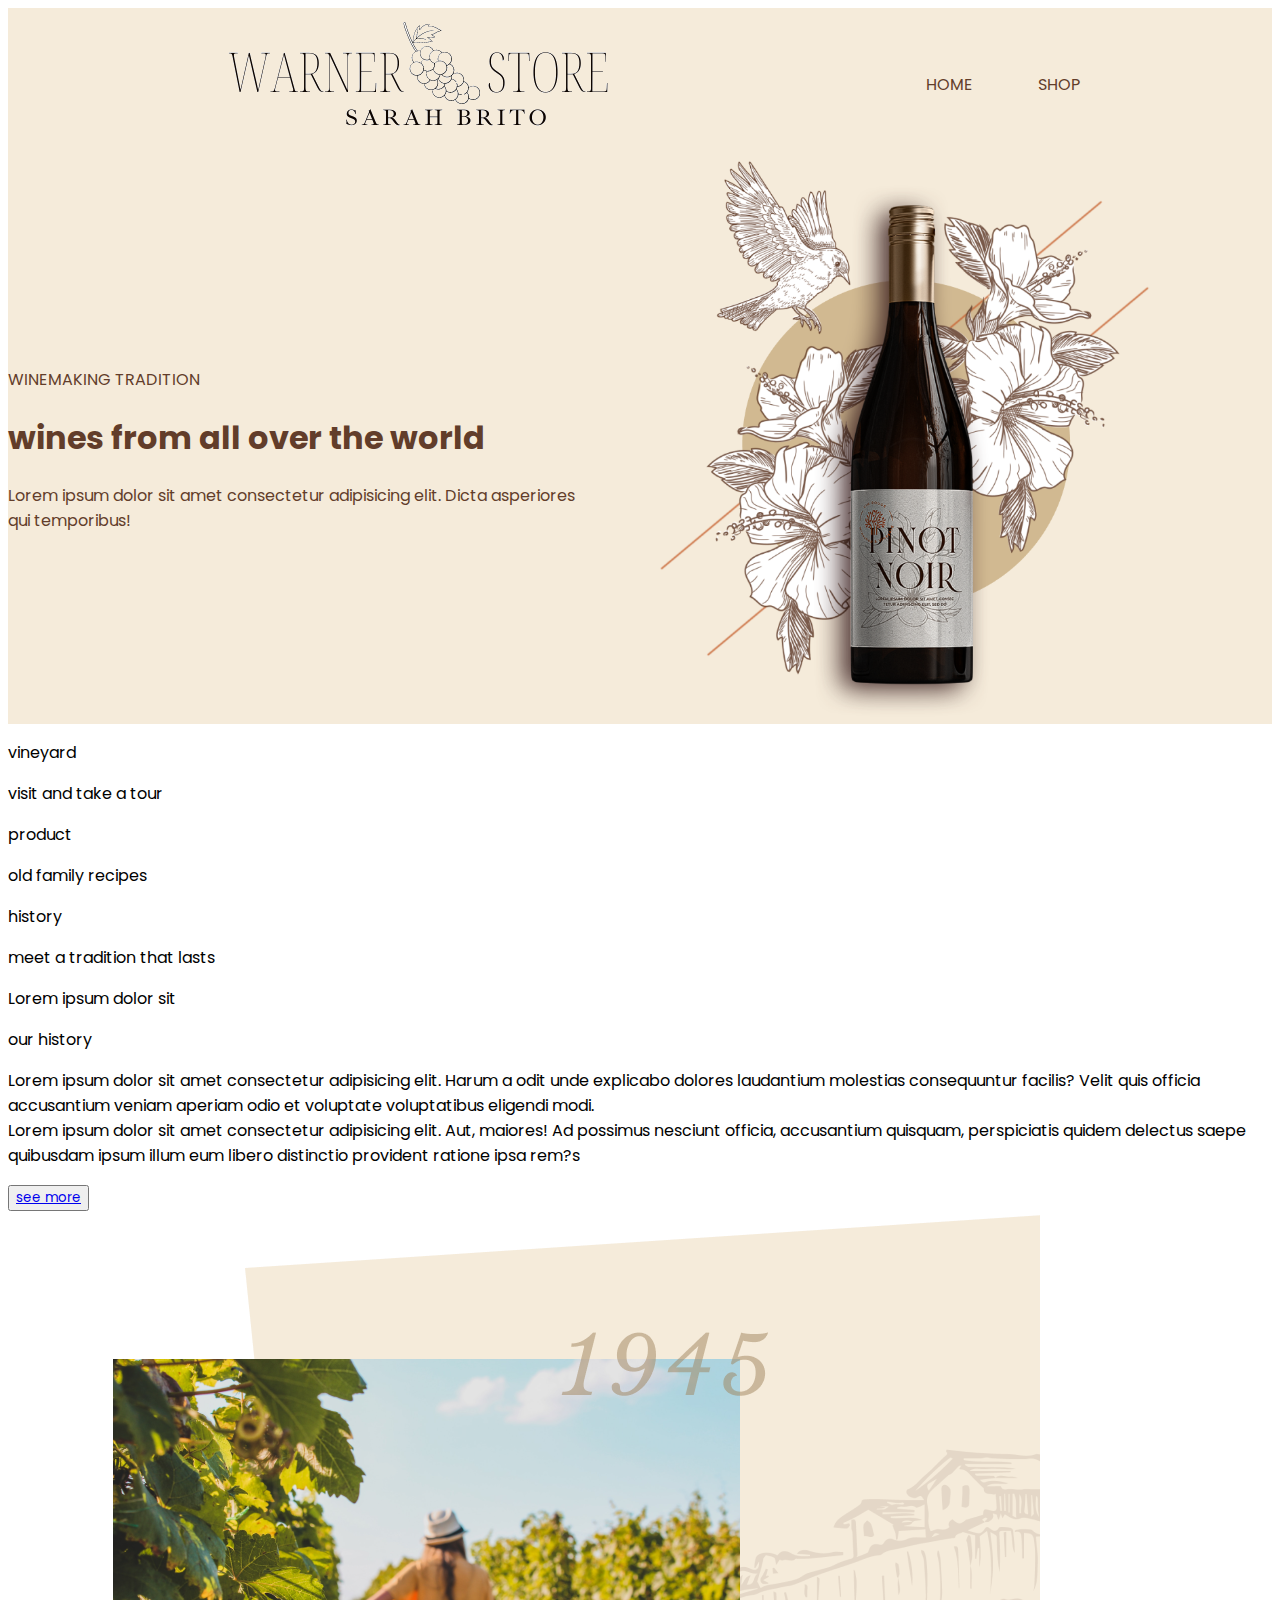
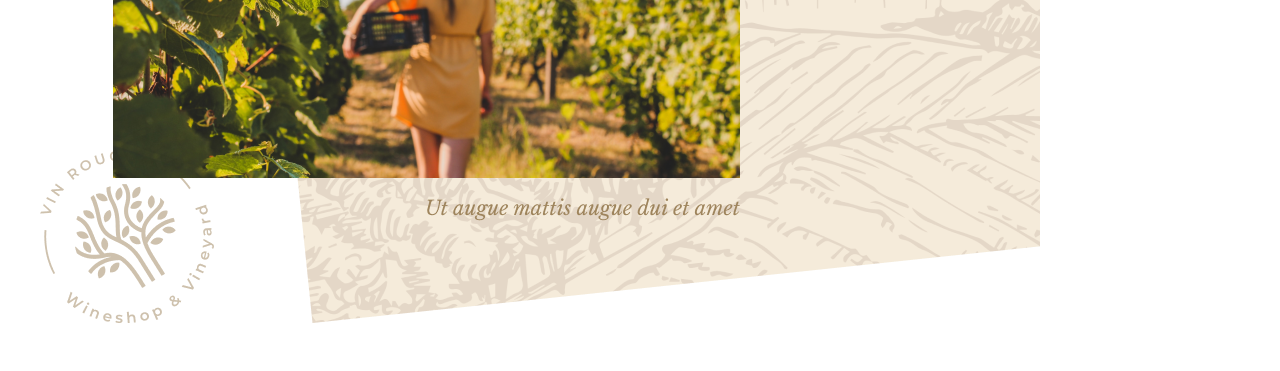
==== index.html @ 51aacdd9 "commit inicial" ====
<!DOCTYPE html>
<html lang="en">


<head>
  <meta charset="UTF-8" />
  <meta name="viewport" content="width=device-width, initial-scale=1.0" />
  <title>Wine</title>
  <link rel="stylesheet" href="main.css">
  <link rel="preconnect" href="https://fonts.googleapis.com">
<link rel="preconnect" href="https://fonts.gstatic.com" crossorigin>
<link href="https://fonts.googleapis.com/css2?family=Poppins:ital,wght@0,100;0,200;0,300;0,400;0,500;0,600;0,700;0,800;0,900;1,100;1,200;1,300;1,400;1,500;1,600;1,700;1,800;1,900&family=Roboto+Mono:ital,wght@0,100..700;1,100..700&display=swap" rel="stylesheet">
</head>

<body>
  <header class="menu"> 
    <nav>
      <div class="logo">
        <img src="imagens/logo.png" alt="logo" />
      </div>
      <div class="link">
        <ul>
          <li class="mark"><a href="#">HOME</a></li>
          <li class="mark"><a href="#">SHOP</a></li>
        </ul>
      </div>
    </nav>
    <div class="top">
      <div>
        <p>WINEMAKING TRADITION</p>
        <h1>wines from all over the world</h1>
        <span>Lorem ipsum dolor sit amet consectetur adipisicing elit. Dicta asperiores qui temporibus!</span>
      </div>
      <div>
        <img src="imagens/Artwork.png" alt="garrafa de vinho" class="figura">
      </div>
    </div>
  </header>
  <div>
    <div>
      <p>vineyard</p>
      <p>visit and take a tour</p>
    </div>
    <div>
      <p>product</p>
      <p>old family recipes</p>
    </div>
    <div>
      <p>history</p>
      <p>meet a tradition that lasts</p>
    </div>
  </div>
  <!-- see more -->
  <section>
    <div>
      <p>Lorem ipsum dolor sit</p>
      <p>our history</p>
      <p>Lorem ipsum dolor sit amet consectetur adipisicing elit. Harum a odit unde explicabo dolores laudantium molestias consequuntur facilis? Velit quis officia accusantium veniam aperiam odio et voluptate voluptatibus eligendi modi.
        <br>
        Lorem ipsum dolor sit amet consectetur adipisicing elit. Aut, maiores! Ad possimus nesciunt officia, accusantium quisquam, perspiciatis quidem delectus saepe quibusdam ipsum illum eum libero distinctio provident ratione ipsa rem?s
      </p>
      <button><a href="#">see more</a></button>
    </div>
    <div><img src="imagens/vineyard.png" alt="vineyard"></div>
  </section>
</body>

</html>
---- main.css ----
*{
    font-family: "Poppins", sans-serif;
}

.menu{
    background-color: #f5ebda;
    color: #623d2a;
}
nav{
    display: flex;
    width: 100%;
    align-items: center;
    justify-content: space-evenly;
}
.link ul{
    display: flex;
    gap: 65px;
}
.mark{
    list-style-type: none;
}
.mark a{
    text-decoration: none;
    color: #623d2a;
}
.top{
    display: flex;
    width: 100%;
    gap: 65px;
    align-items: center;
}
.figura{
    width: 80%;
}
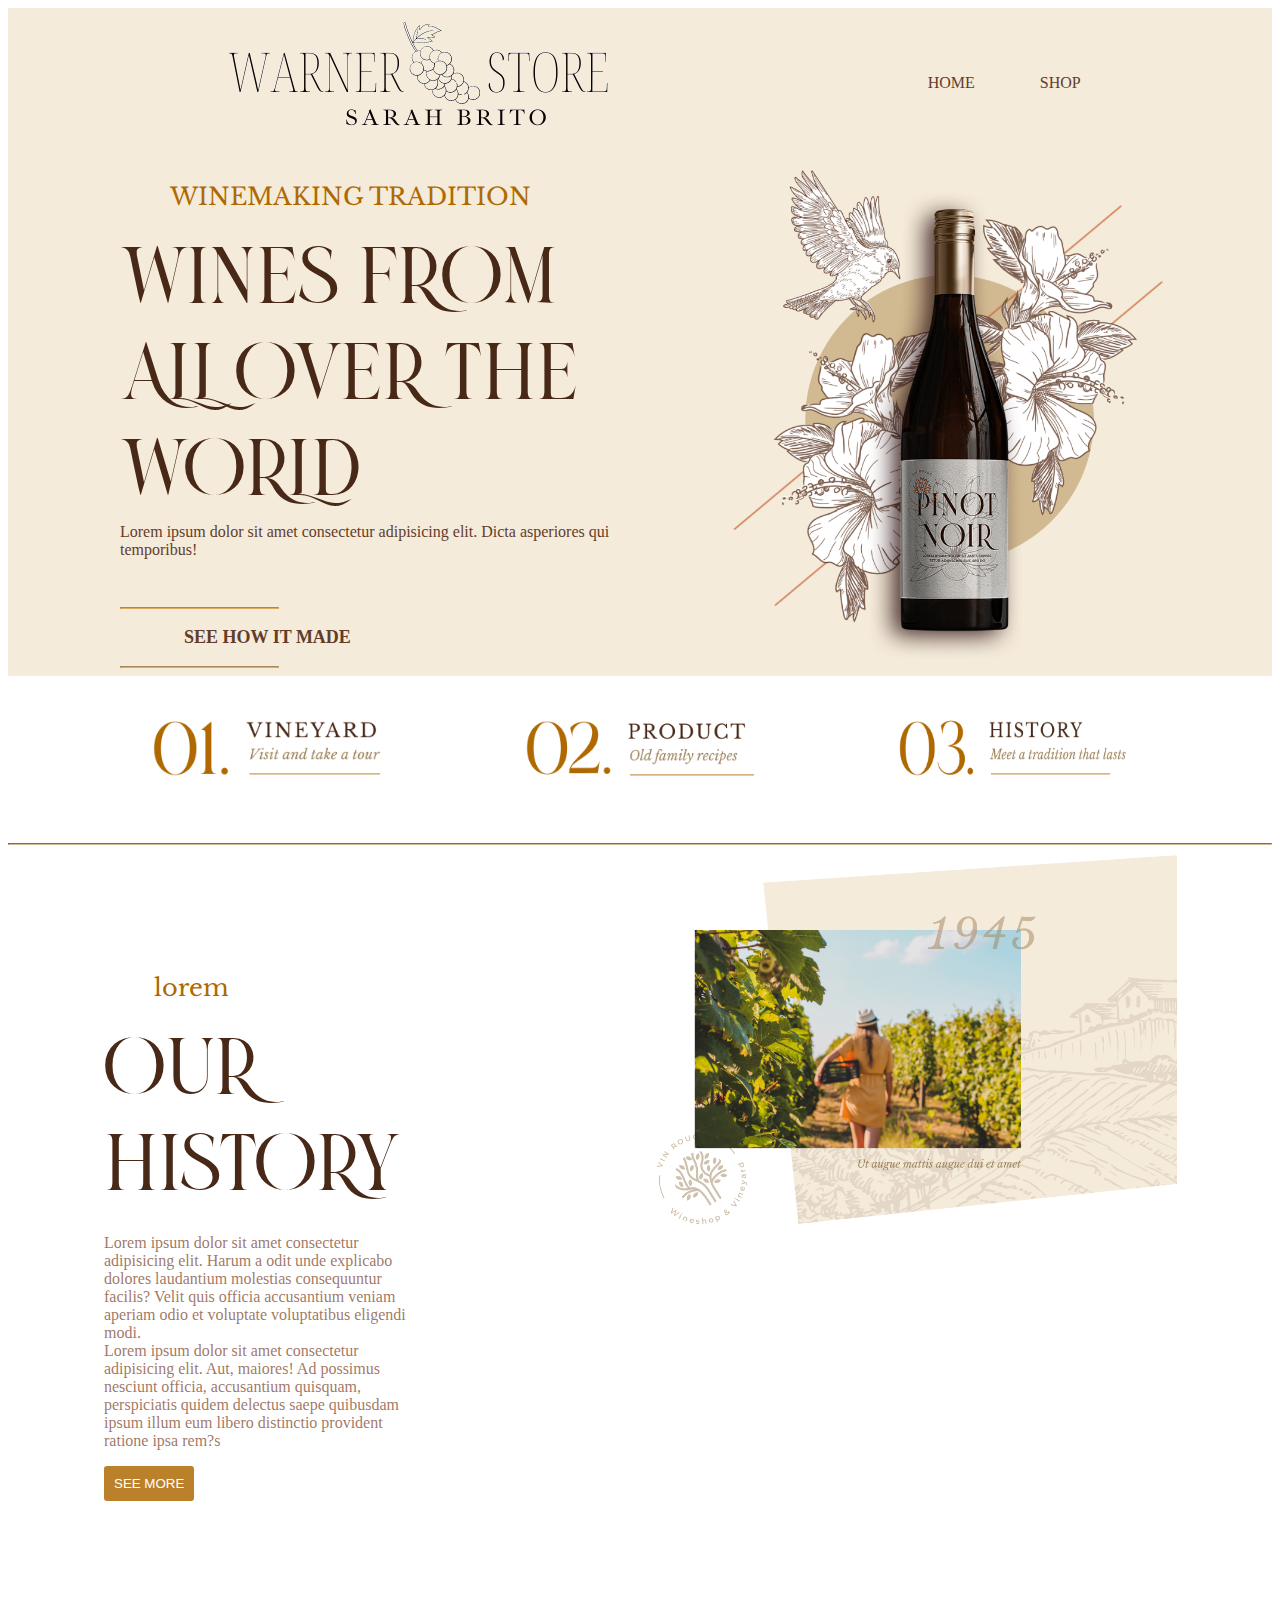
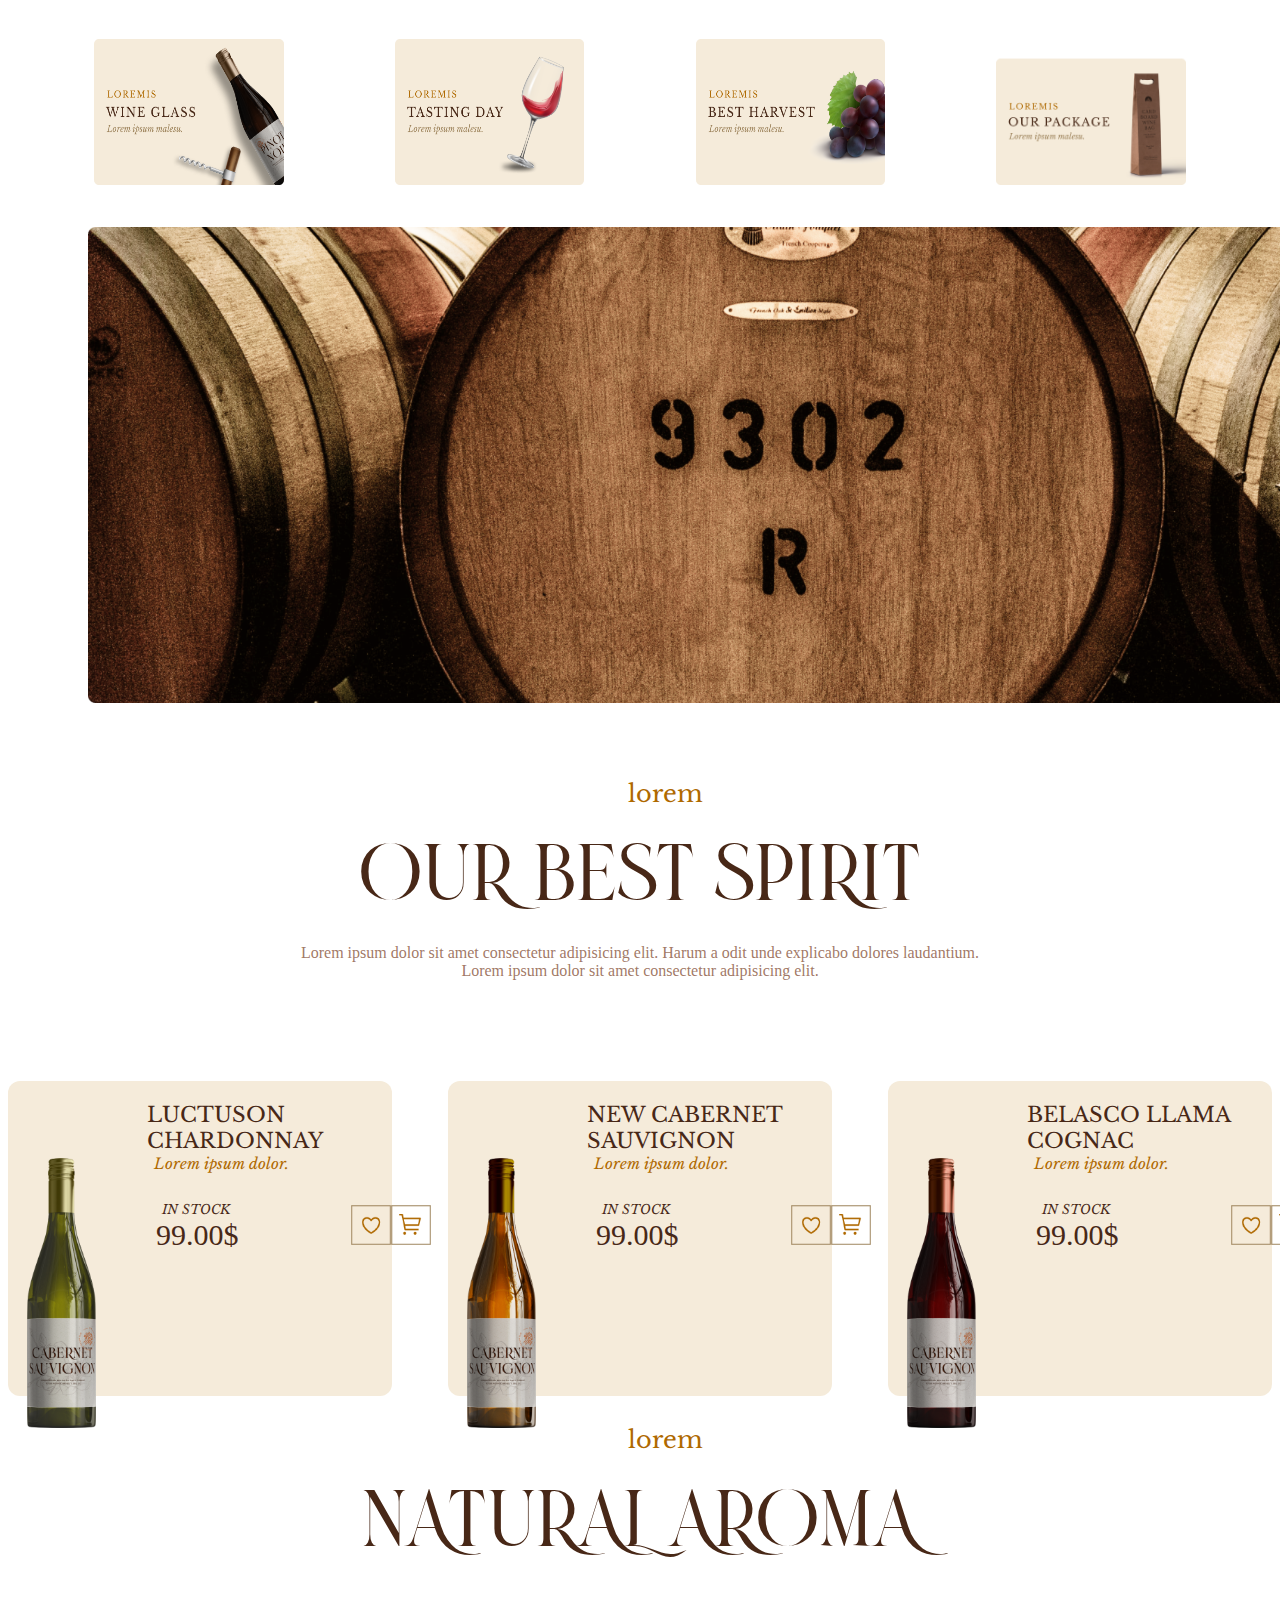
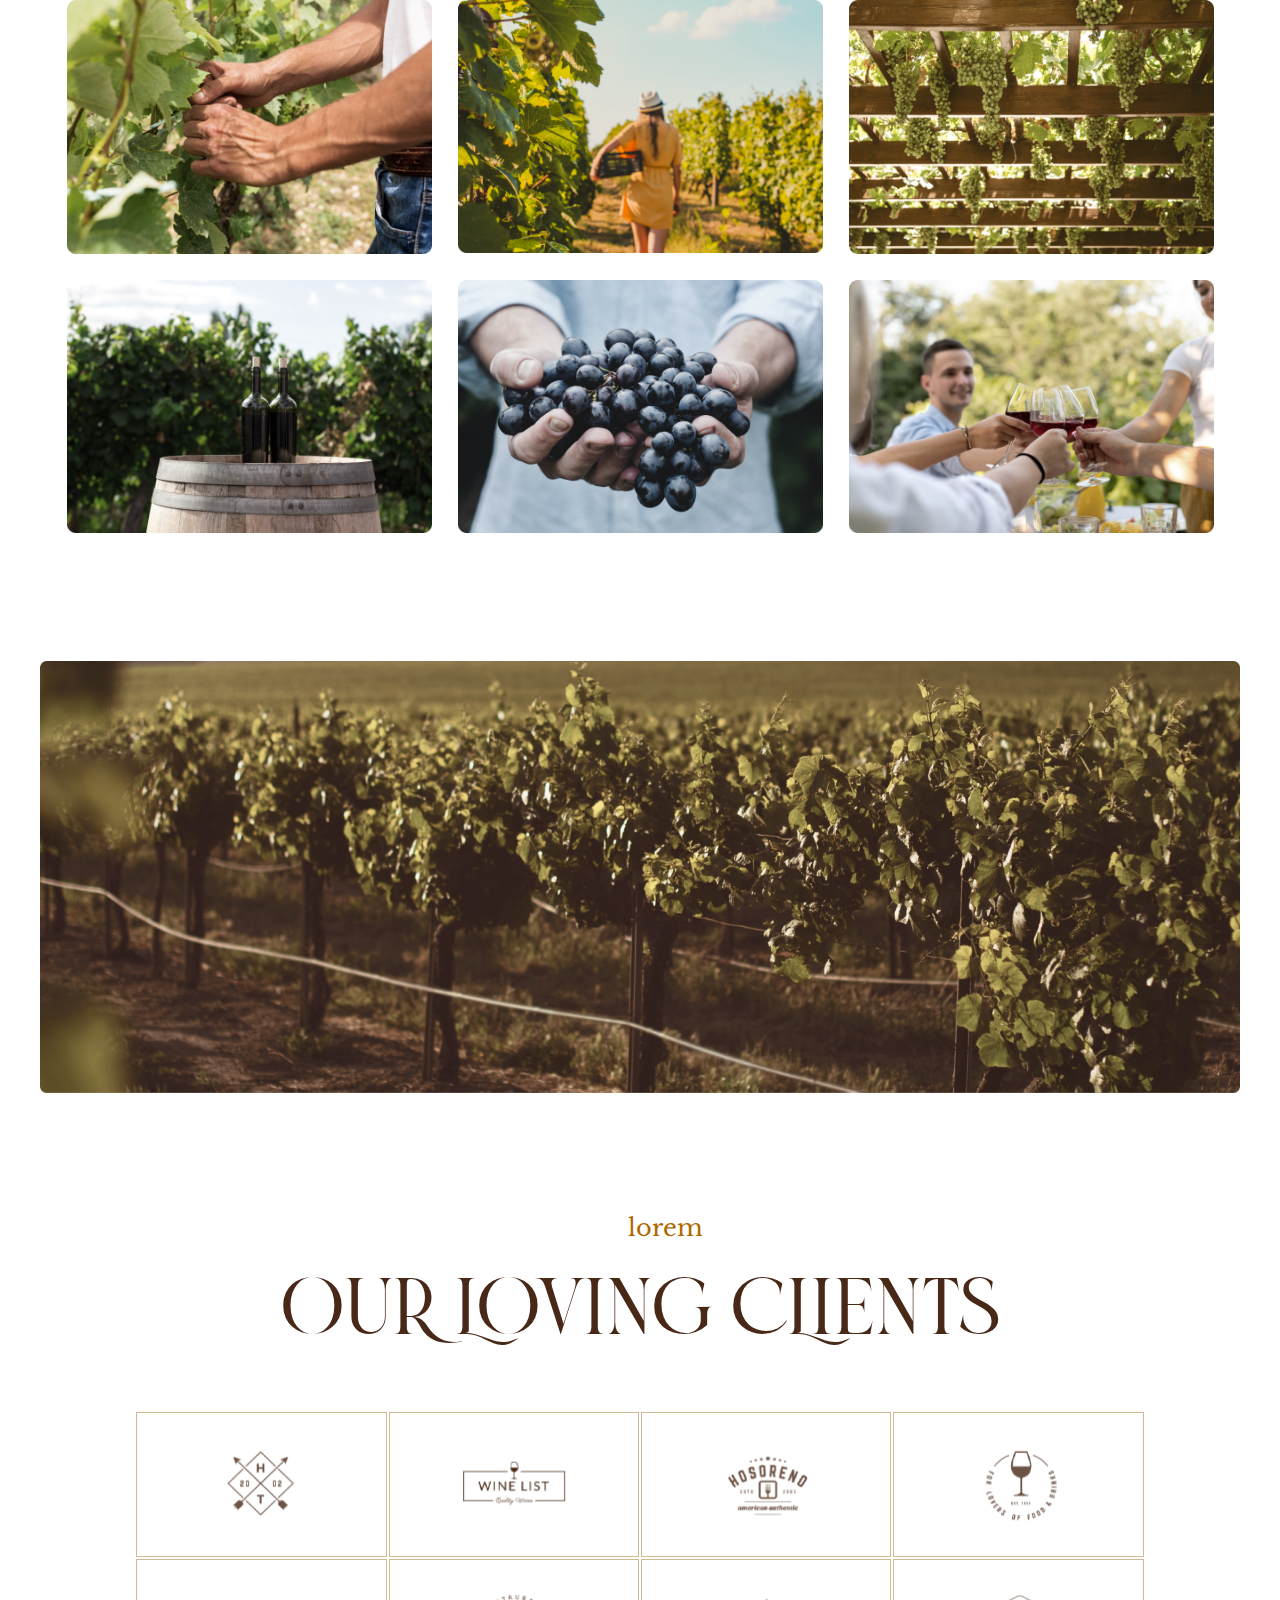
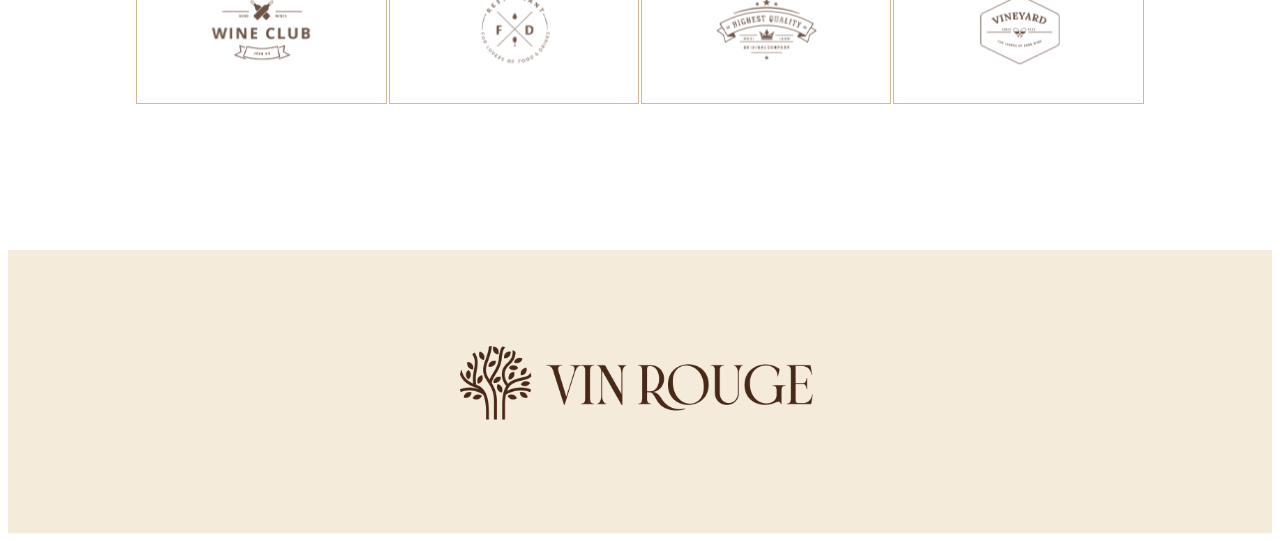
==== commit 0deeaaf8: "versão desktop" ====
--- a/index.html
+++ b/index.html
@@ -8,12 +8,14 @@
   <title>Wine</title>
   <link rel="stylesheet" href="main.css">
   <link rel="preconnect" href="https://fonts.googleapis.com">
-<link rel="preconnect" href="https://fonts.gstatic.com" crossorigin>
-<link href="https://fonts.googleapis.com/css2?family=Poppins:ital,wght@0,100;0,200;0,300;0,400;0,500;0,600;0,700;0,800;0,900;1,100;1,200;1,300;1,400;1,500;1,600;1,700;1,800;1,900&family=Roboto+Mono:ital,wght@0,100..700;1,100..700&display=swap" rel="stylesheet">
+  <link rel="preconnect" href="https://fonts.gstatic.com" crossorigin>
+  <link href="https://fonts.googleapis.com/css2?family=Libre+Baskerville:ital,wght@0,400;0,700;1,400&display=swap"
+    rel="stylesheet">
+    <link rel="shortcut icon" href="favicon/favicon-16x16.png" type="image/x-icon">
 </head>
 
 <body>
-  <header class="menu"> 
+  <header class="menu">
     <nav>
       <div class="logo">
         <img src="imagens/logo.png" alt="logo" />
@@ -26,43 +28,178 @@
       </div>
     </nav>
     <div class="top">
-      <div>
-        <p>WINEMAKING TRADITION</p>
-        <h1>wines from all over the world</h1>
-        <span>Lorem ipsum dolor sit amet consectetur adipisicing elit. Dicta asperiores qui temporibus!</span>
+      <div style="width: 70%;">
+        <div style="width: 75%; padding-left: 7rem;">
+          <p class="pre-title">WINEMAKING TRADITION</p>
+          <p class="title">wines from all over the world</p>
+          <span>Lorem ipsum dolor sit amet consectetur adipisicing elit. Dicta asperiores qui temporibus!</span>
+          <hr class="hrbutton">
+          <p class="button"> SEE HOW IT MADE</p>
+          <hr class="hrbuttonbottom">
+        </div>
       </div>
       <div>
         <img src="imagens/Artwork.png" alt="garrafa de vinho" class="figura">
       </div>
     </div>
   </header>
-  <div>
+  <div class="description">
+    <img src="imagens/01.png" alt="numero1">
+    <img src="imagens/02.png" alt="numero2">
+    <img src="imagens/03.png" alt="numero3">
+  </div>
+  <hr>
+  <!-- see more -->
+  <section class="section-banner">
+    <div class="test">
+      <div style="padding: 6rem;">
+        <p class="pre-title">lorem</p>
+        <p class="title">our history</p>
+        <p class="text" style="text-align: left; color: #87533acb;">Lorem ipsum dolor sit amet consectetur adipisicing elit. Harum a odit unde explicabo dolores laudantium
+          molestias consequuntur facilis? Velit quis officia accusantium veniam aperiam odio et voluptate voluptatibus
+          eligendi modi.
+          <br>
+          Lorem ipsum dolor sit amet consectetur adipisicing elit. Aut, maiores! Ad possimus nesciunt officia,
+          accusantium quisquam, perspiciatis quidem delectus saepe quibusdam ipsum illum eum libero distinctio provident
+          ratione ipsa rem?s
+        </p>
+        <button><a href="#">SEE MORE</a></button>
+      </div>
+    </div>
     <div>
-      <p>vineyard</p>
-      <p>visit and take a tour</p>
-    </div>
-    <div>
-      <p>product</p>
-      <p>old family recipes</p>
-    </div>
-    <div>
-      <p>history</p>
-      <p>meet a tradition that lasts</p>
-    </div>
-  </div>
-  <!-- see more -->
-  <section>
-    <div>
-      <p>Lorem ipsum dolor sit</p>
-      <p>our history</p>
-      <p>Lorem ipsum dolor sit amet consectetur adipisicing elit. Harum a odit unde explicabo dolores laudantium molestias consequuntur facilis? Velit quis officia accusantium veniam aperiam odio et voluptate voluptatibus eligendi modi.
-        <br>
-        Lorem ipsum dolor sit amet consectetur adipisicing elit. Aut, maiores! Ad possimus nesciunt officia, accusantium quisquam, perspiciatis quidem delectus saepe quibusdam ipsum illum eum libero distinctio provident ratione ipsa rem?s
-      </p>
-      <button><a href="#">see more</a></button>
-    </div>
-    <div><img src="imagens/vineyard.png" alt="vineyard"></div>
+      <img src="imagens/vineyard.png" alt="vineyard" class="image-section">
+    </div>
   </section>
+  <div class="description1">
+    <img src="imagens/wine-glass.png" alt="wine-glass">
+    <img src="imagens/tasting-day.png" alt="tasting-day">
+    <img src="imagens/best-harvest.png" alt="best-harvest">
+    <img src="imagens/our-package.png" alt="our-package">
+  </div>
+  <img src="imagens/banner-9302.png" alt="barrels" style="width: 1340px; margin-inline-start: 5rem;">
+  <div class="topic">
+    <p class="pre-title">lorem</p>
+    <p class="title">OUR BEST SPIRIT</p>
+    <p class="text">Lorem ipsum dolor sit amet consectetur adipisicing elit. Harum a odit unde explicabo dolores laudantium.
+      <br>
+      Lorem ipsum dolor sit amet consectetur adipisicing elit. 
+    </p>
+  </div>
+  <div class="section-cards">
+    <div class="card">
+      <img src="imagens/caberbet-chardonnay.png" alt="caberbet-chardonnay">
+      <div class="bodycard">
+        <p class="">LUCTUSON CHARDONNAY</p>
+        <span class="pre-title">Lorem ipsum dolor.</span>
+        <div style="display: flex; align-items: last baseline; gap: 112px; padding-inline-start: 15px; margin-top: 15px;">
+          <div>
+            <p>IN STOCK</p>
+            <span>99.00$</span>
+          </div>
+          <div class="card-icon">
+            <img src="imagens/heart.png" alt="heart">
+            <img src="imagens/buy.png" alt="buy">
+          </div>
+        </div>
+      </div>
+    </div>
+  </div>
+  <div class="section-cards1">
+    <div class="card">
+      <img src="imagens/caberbet-sauvignon.png" alt="cabernet-sauvignon">
+      <div class="bodycard">
+        <p class="">NEW CABERNET SAUVIGNON</p>
+        <span class="pre-title">Lorem ipsum dolor.</span>
+        <div style="display: flex; align-items: last baseline; gap: 112px; padding-inline-start: 15px; margin-top: 15px;">
+          <div>
+            <p>IN STOCK</p>
+            <span>99.00$</span>
+          </div>
+          <div class="card-icon">
+            <img src="imagens/heart.png" alt="heart">
+            <img src="imagens/buy.png" alt="buy">
+          </div>
+        </div>
+      </div>
+    </div>
+  </div>
+  <div class="section-cards2">
+    <div class="card">
+      <img src="imagens/caberbet-llama-cognac.png" alt="llama-cognac">
+      <div class="bodycard">
+        <p class="">BELASCO LLAMA <br>COGNAC</p>
+        <span class="pre-title">Lorem ipsum dolor.</span>
+        <div style="display: flex; align-items: last baseline; gap: 112px; padding-inline-start: 15px; margin-top: 15px;">
+          <div>
+            <p>IN STOCK</p>
+            <span>99.00$</span>
+          </div>
+          <div class="card-icon">
+            <img src="imagens/heart.png" alt="heart">
+            <img src="imagens/buy.png" alt="buy">
+          </div>
+        </div>
+      </div>
+    </div>  
+  </div>
+  <div class="topic1">
+    <p class="pre-title">lorem</p>
+    <p class="title">NATURAL AROMA</p>
+    <img src="imagens/" alt="">
+    <div class="photos">
+      <img src="imagens/figure-wine-1.png" alt="harvest">
+      <img src="imagens/figure-wine-2.png" alt="harvest1">
+      <img src="imagens/figure-wine-3.png" alt="vine">
+      <img src="imagens/figure-wine-4.png" alt="bottles of wine">
+      <img src="imagens/figure-wine-5.png" alt="grapes">
+      <img src="imagens/figure-wine-6.png" alt="drinking">
+    </div>
+    <div class="photo">
+      <img src="imagens/banner-wine.png" alt="vineyard">
+    </div>
+  </div>
+<div>
+  <div class="topic2">
+    <p class="pre-title">lorem</p>
+    <p class="title">OUR LOVING CLIENTS</p>
+  </div>
+  <div class="table">
+    <table>
+      <tbody>
+        <tr>
+          <td>
+            <img src="imagens/icon-1.png" alt="icon-1">
+          </td>
+          <td>
+            <img src="imagens/icon-2.png" alt="icon-2">
+          </td>
+          <td>
+            <img src="imagens/icon-3.png" alt="icon-3">
+          </td>
+          <td>
+            <img src="imagens/icon-4.png" alt="icon-4">
+          </td>
+        </tr>
+        <tr>
+          <td>
+            <img src="imagens/icon-5.png" alt="icon-5">
+          </td>
+          <td>
+            <img src="imagens/icon-6.png" alt="icon-6">
+          </td>
+          <td>
+            <img src="imagens/icon-7.png" alt="icon-7">
+          </td>
+          <td>
+            <img src="imagens/icon-8.png" alt="icon-8">
+          </td>
+        </tr>
+      </tbody>
+    </table>
+  </div>
+</div>  
 </body>
-
+<footer>
+  <img src="imagens/logo-wine-footer.png" alt="logo-footer">
+</footer>
 </html>--- a/main.css
+++ b/main.css
@@ -1,8 +1,48 @@
-
-*{
-    font-family: "Poppins", sans-serif;
-}
-
+@font-face {
+    font-family: 'brandlarge';
+    src: url(fonts/large/brand.ttf);
+}
+@font-face {
+    font-family: 'brandregular';
+    src: url(fonts/regular/brand.ttf);
+}
+.pre-title{
+        font-family: "Libre Baskerville", serif;
+        font-weight: 400;
+        font-style: normal;
+        font-size: 24px;
+        color: #af6900;
+        padding-inline-start: 50px;
+}
+.hrbutton{
+        border-color: #cc85199e;
+        margin-inline-end: 21rem;
+        margin-block-start: 3rem;
+    }
+    .hrbuttonbottom{
+        border-color: #cc85199e;
+        margin-inline-end: 21rem;
+    }
+.title{
+    color: #482817;
+    font-family:'brandlarge', sans-serif;
+    font-size: 80px;
+    margin: 0%;
+    text-transform: uppercase;
+    line-height: 1.2;
+}
+.button{
+    font-size: 18px;
+    font-weight: bold;
+    margin-inline-start: 4rem;
+}
+.descriptcardwine{
+    font-family: "Libre Baskerville", serif;
+    font-weight: 400;
+    font-style: italic;
+    font-size: 17px;
+    color: #af6900; ;
+}
 .menu{
     background-color: #f5ebda;
     color: #623d2a;
@@ -24,7 +64,7 @@
     text-decoration: none;
     color: #623d2a;
 }
-.top{
+div.top{
     display: flex;
     width: 100%;
     gap: 65px;
@@ -32,4 +72,188 @@
 }
 .figura{
     width: 80%;
+}
+.description{
+    display: flex;
+    width: 100%;
+    justify-content: space-evenly;
+    padding: 2rem 0px 2rem 0px;
+}
+hr{
+    border-color: #d1b991;
+}
+.description img{
+    width: 18%;
+}
+.section-banner{
+    display: flex;
+}
+.section-banner div{
+    width: 50%;
+}
+.image-section{
+    width: 85%;
+}
+a{
+    color: white;
+    text-decoration:none;
+}
+button{
+background-color: #b06d09dd;
+color: white;
+text-decoration: none;
+border-color:#b06d09dd; 
+border-radius: 3px;
+border-width: 0px;
+padding: 10px;
+}
+button :hover{
+background-color: #af6900;
+color: #482817;
+text-decoration: dotted;
+}
+.description1{
+    display: flex;
+    width: 100%;
+    justify-content: space-evenly;
+    padding: 2rem 0px 2rem 0px;
+}
+.description1 img{
+    width: 15%;
+    padding: 10px 25px 10px 25px;
+}
+.text{
+    color: #87533acb;
+    text-align: center;
+}
+.topic{
+    display: flex;
+    align-items: center;
+    align-content: space-between;
+    flex-direction: column;
+    padding-block-start: 3rem;
+    margin-bottom: 85px;
+}
+
+.section-cards{
+    display: flex;
+}
+.card{
+    position: absolute;
+    display: flex;
+    max-width: 30%;
+    width: 100%;
+    height: 35%;
+    background-color: #f5ebda;
+    border-radius: 0.75rem;
+}
+
+.card img{
+    position: absolute;
+    width: 18%;
+    left: 5%;
+    bottom: -10%;    
+}
+
+.bodycard{
+    padding-left: 6rem;
+    width: 100%;
+}
+.bodycard .pre-title{
+    font-style: italic;
+    font-size: 15px;
+}
+.bodycard p{
+    font-family: "Libre Baskerville", serif;
+    color: #482817;
+    font-size: 21px;
+    margin-bottom: 0;
+    align-content: normal;
+    padding-inline-start: 43px;
+}
+.bodycard div p {
+    font-style: italic;
+    font-size: 13px;
+    columns: #9e845c;
+}
+.bodycard div span {
+    color: #482817;
+    font-size: 30px;
+    padding-inline-start: 37px;
+}
+.card-icon{
+    display: flex;
+}
+.card-icon img{
+    position: static;
+    width: 40px;
+    height: 40px;
+}
+.section-cards1{
+display: flex;
+justify-content: space-around;
+}
+.section-cards2{
+    display: flex;
+    justify-content: flex-end;
+}
+.topic1{
+    display: flex;
+    align-items: center;
+    flex-direction: column;
+    padding-block-start: 20rem;
+}
+.photos{
+    display: grid;
+    grid-template-columns: repeat(3, 1fr);
+    grid-template-rows: repeat(2, 1fr);
+    grid-column-gap: 26px;
+    grid-row-gap: 26px;
+    margin-top: 26px;
+
+}
+.photos img{
+    width: 365px;
+}
+.photo{
+    width: 100%;
+    display: flex;
+    justify-content: center;
+}
+.photo img {
+    width: 95%;
+    margin-top: 8rem;
+}
+.topic2{
+    width: 100%;
+    display: flex;
+    flex-direction: column;
+    align-items: center;
+    margin-top: 6rem;
+}
+.table{
+    display: flex;
+    width: 100%;
+    justify-content: center;    
+}
+table{
+    margin-top: 3rem;
+    width: 80%;
+}
+td{
+    border: solid 1px #d1b991;
+}
+td img {
+    width: 100%;
+}
+footer{
+    width: 100%;
+    background-color: #f5ebda;
+    display: flex;
+    justify-content: center;
+    margin-top: 9rem;
+}
+footer img{
+    width: 360px;
+    padding: 6rem;
 }